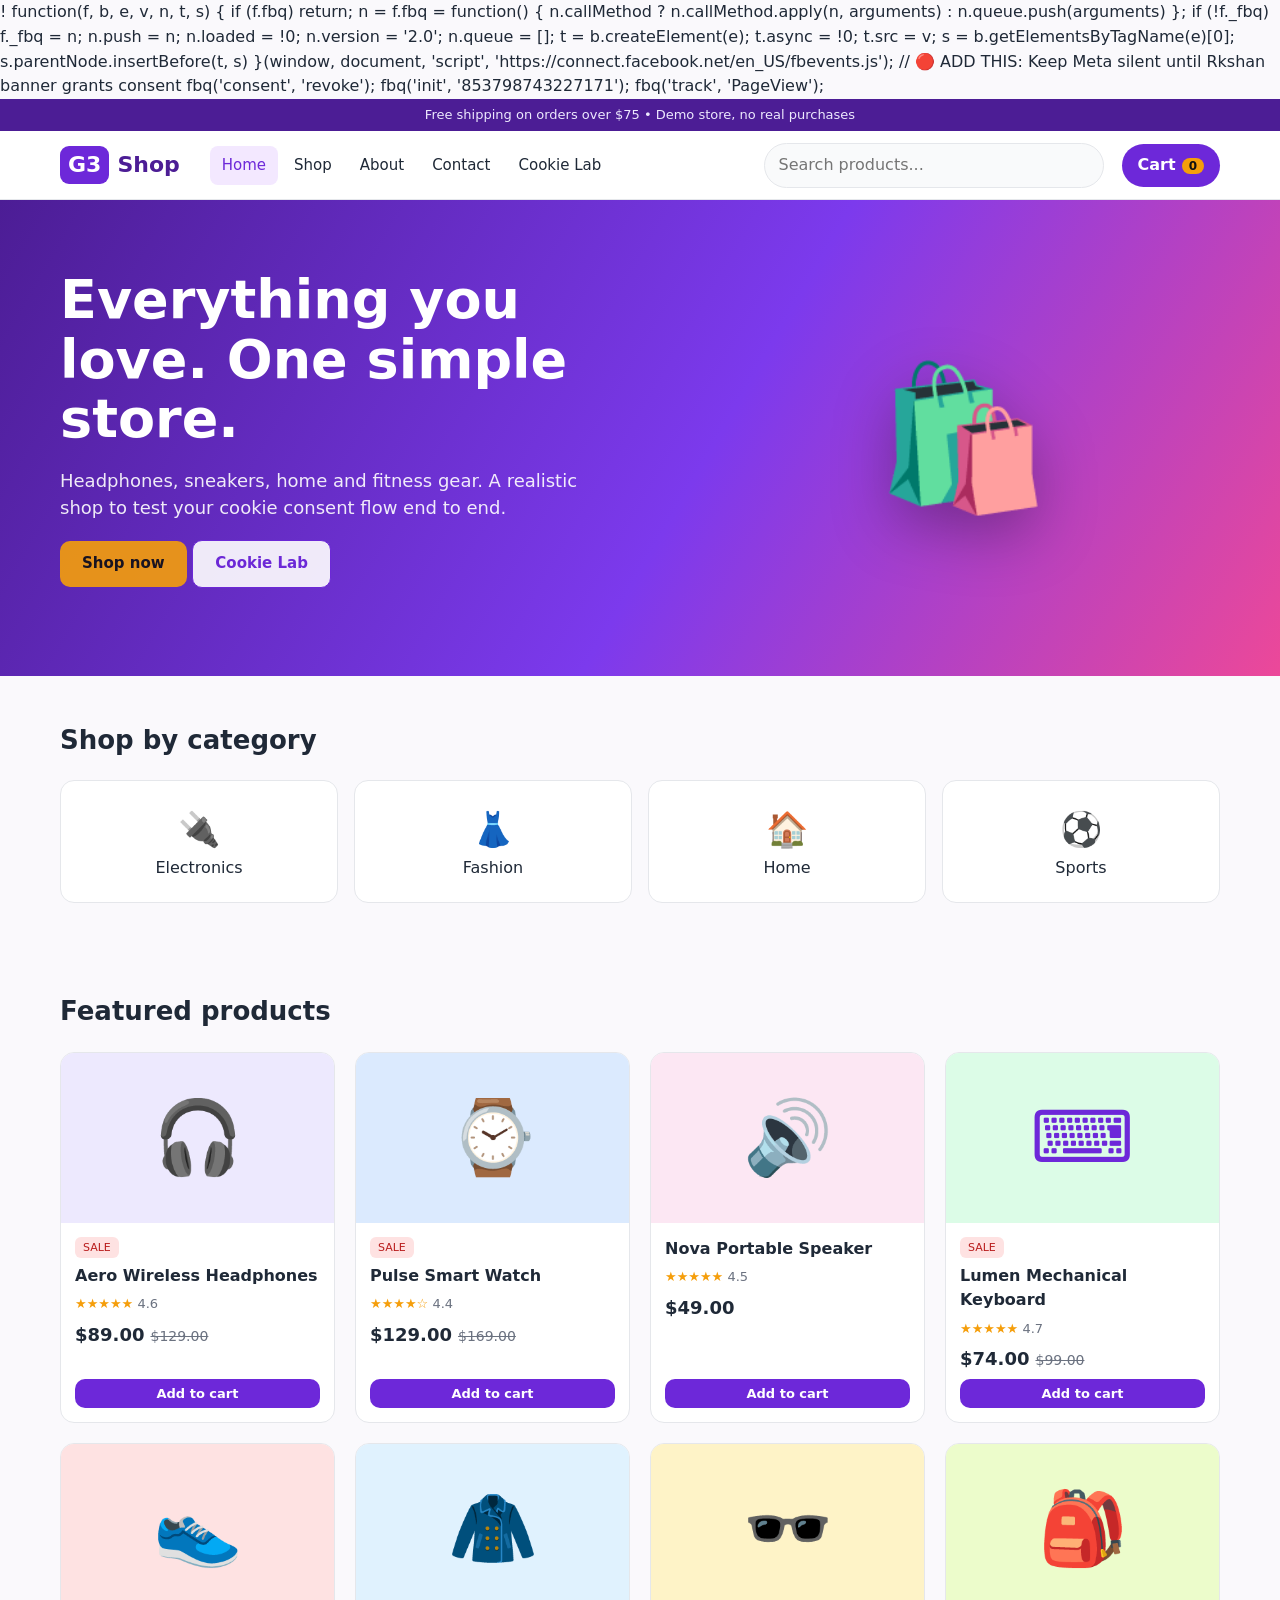
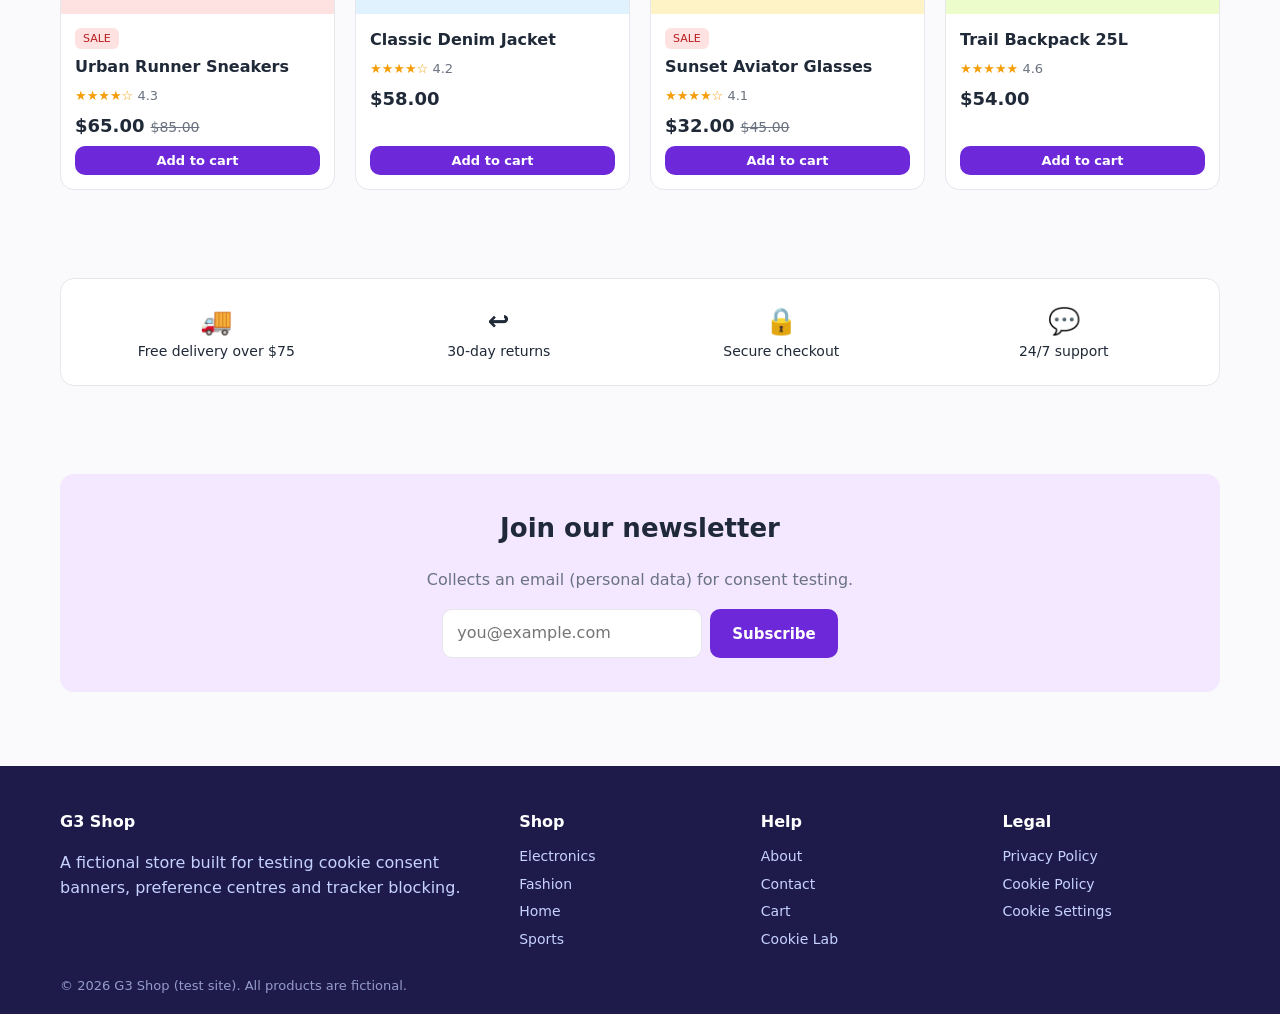
==== index.html @ cb41a1a9 "changes" ====
<!DOCTYPE html>
<html lang="en">
<head>
<meta charset="UTF-8">
<meta name="viewport" content="width=device-width, initial-scale=1">
 
  <title>Home | G3 Shop</title>
<meta
    name="description"
    content="G3 Shop - demo ecommerce store for testing cookie consent management."
>
<script>
window.dataLayer=window.dataLayer||[];function gtag(){dataLayer.push(arguments);}
gtag('consent','default',{ad_storage:'denied',ad_user_data:'denied',ad_personalization:'denied',analytics_storage:'denied',functionality_storage:'denied',personalization_storage:'denied',security_storage:'denied',region:['AT','BE','BG','HR','CY','CZ','DK','EE','FI','FR','DE','GR','HU','IE','IT','LV','LT','LU','MT','NL','PL','PT','RO','SK','SI','ES','SE','IS','LI','NO','GB','CH','IN','SA'],wait_for_update:500});
gtag('consent','default',{ad_storage:'denied',ad_user_data:'denied',ad_personalization:'denied',analytics_storage:'denied',functionality_storage:'denied',personalization_storage:'denied',security_storage:'denied',wait_for_update:500});
gtag('set','ads_data_redaction',true);
gtag('set','url_passthrough',true);
</script>

 
<script src="https://13-235-134-20.sslip.io/sdk/v1/pops.js" data-site-key="sk_TDEyyjoy1OvoufXdmKMWzPhvlYeN" data-edge="https://13-235-134-20.sslip.io" async></script>
  <!-- PrivacyOps ownership verification -->
   <meta name="privacyops-site-verification" content="pops-LKSuTy-DrsUxvCNk_5OerSXp_xBnuJsF">

<script async src="https://www.googletagmanager.com/gtm.js?id=GTM-55X5ZMLC"></script>

 <!-- Meta Pixel Code -->
    <!-- Meta Pixel Code -->
<script type="text/plain" data-pops-purpose="marketing"></script>
    ! function(f, b, e, v, n, t, s) {
        if (f.fbq) return;
        n = f.fbq = function() {
            n.callMethod ?
                n.callMethod.apply(n, arguments) : n.queue.push(arguments)
        };
        if (!f._fbq) f._fbq = n;
        n.push = n;
        n.loaded = !0;
        n.version = '2.0';
        n.queue = [];
        t = b.createElement(e);
        t.async = !0;
        t.src = v;
        s = b.getElementsByTagName(e)[0];
        s.parentNode.insertBefore(t, s)
    }(window, document, 'script',
        'https://connect.facebook.net/en_US/fbevents.js');
    // 🔴 ADD THIS: Keep Meta silent until Rkshan banner grants consent
    fbq('consent', 'revoke');
    fbq('init', '853798743227171');
    fbq('track', 'PageView');
</script>
  
    <!-- End Meta Pixel Code -->



 
 
  <link rel="canonical" href="https://g3cyberspace.com/">
<link rel="icon" type="image/svg+xml" href="img/favicon.svg">
<link rel="stylesheet" href="css/style.css">
</head>
<body data-page="home">
<div class="topbar">Free shipping on orders over $75 &bull; Demo store, no real purchases</div>
<header class="site"><div class="wrap bar">
<a class="brand" href="index.html"><i>G3</i> Shop</a>
<button class="burger" aria-label="Menu" onclick="document.body.classList.toggle('open')">&#9776;</button>
<nav class="nav"><a href="index.html" class="on">Home</a><a href="shop.html">Shop</a><a href="about.html">About</a><a href="contact.html">Contact</a><a href="cookie-test.html">Cookie Lab</a></nav>
<form class="search" id="hs"><input id="hq" placeholder="Search products..." aria-label="Search"></form>
<a class="cartlink" href="cart.html">Cart<span class="badge">0</span></a>
</div></header>
<main>
<section class="hero"><div class="wrap"><div><h1>Everything you love. One simple store.</h1><p>Headphones, sneakers, home and fitness gear. A realistic shop to test your cookie consent flow end to end.</p><p><a class="btn alt" href="shop.html">Shop now</a> <a class="btn out" href="cookie-test.html">Cookie Lab</a></p></div><div class="art">🛍️</div></div></section>
<section class="blk"><div class="wrap"><h2>Shop by category</h2><div class="cats" id="cats"></div></div></section>
<section class="blk"><div class="wrap"><h2>Featured products</h2><div class="grid" id="feat"></div></div></section>
<section class="blk"><div class="wrap"><div class="perks"><div><b>🚚</b>Free delivery over $75</div><div><b>↩️</b>30-day returns</div><div><b>🔒</b>Secure checkout</div><div><b>💬</b>24/7 support</div></div></div></section>
<section class="blk"><div class="wrap"><div class="news"><h2>Join our newsletter</h2><p class="mu">Collects an email (personal data) for consent testing.</p><form id="newsf"><input id="newse" type="email" required placeholder="you@example.com"><button class="btn">Subscribe</button></form></div></div></section>
</main>
<footer class="site"><div class="wrap">
<div class="fg">
<div><h4>G3 Shop</h4><p>A fictional store built for testing cookie consent banners, preference centres and tracker blocking.</p></div>
<div><h4>Shop</h4><a href="shop.html?cat=Electronics">Electronics</a><a href="shop.html?cat=Fashion">Fashion</a><a href="shop.html?cat=Home">Home</a><a href="shop.html?cat=Sports">Sports</a></div>
<div><h4>Help</h4><a href="about.html">About</a><a href="contact.html">Contact</a><a href="cart.html">Cart</a><a href="cookie-test.html">Cookie Lab</a></div>
<div><h4>Legal</h4><a href="privacy.html">Privacy Policy</a><a href="cookie-policy.html">Cookie Policy</a><a href="#" class="opencs">Cookie Settings</a></div>
</div><div class="cp">&copy; 2026 G3 Shop (test site). All products are fictional.</div></div></footer>
<div id="toast"></div>
<script src="js/data.js"></script>
<script src="js/app.js"></script>
</body>
</html>
---- css/style.css ----
:root{--p:#6d28d9;--p2:#4c1d95;--ac:#f59e0b;--bg:#faf9fc;--card:#fff;--tx:#1f2937;--mu:#6b7280;--ln:#e5e7eb;--ok:#059669;--r:14px}
*{box-sizing:border-box}body{margin:0;font-family:Inter,system-ui,Segoe UI,Roboto,Arial,sans-serif;background:var(--bg);color:var(--tx);line-height:1.55}
a{color:var(--p);text-decoration:none}a:hover{text-decoration:underline}img{max-width:100%}
.wrap{max-width:1200px;margin:0 auto;padding:0 20px}
.topbar{background:var(--p2);color:#ede9fe;font-size:13px;text-align:center;padding:6px 10px}
header.site{background:#fff;border-bottom:1px solid var(--ln);position:sticky;top:0;z-index:40}
.bar{display:flex;align-items:center;gap:18px;height:68px}
.brand{font-weight:800;font-size:22px;color:var(--p2);display:flex;gap:8px;align-items:center}.brand:hover{text-decoration:none}
.brand i{font-style:normal;background:var(--p);color:#fff;border-radius:9px;padding:2px 8px}
.nav{display:flex;gap:4px;margin-left:12px}.nav a{color:var(--tx);padding:8px 12px;border-radius:8px;font-size:15px}.nav a:hover,.nav a.on{background:#f3e8ff;color:var(--p);text-decoration:none}
.search{flex:1;max-width:340px;margin-left:auto}.search input{width:100%;padding:9px 14px;border:1px solid var(--ln);border-radius:99px;font:inherit;background:#f9fafb}
.cartlink{position:relative;background:var(--p);color:#fff;padding:9px 16px;border-radius:99px;font-weight:600}.cartlink:hover{text-decoration:none;background:var(--p2)}
.badge{background:var(--ac);color:#111;border-radius:99px;font-size:12px;padding:1px 7px;margin-left:6px}
.burger{display:none;border:1px solid var(--ln);background:#fff;border-radius:8px;font-size:20px;padding:4px 10px}
.hero{background:linear-gradient(120deg,#4c1d95,#7c3aed 55%,#ec4899);color:#fff;padding:70px 0}
.hero .wrap{display:grid;grid-template-columns:1.2fr 1fr;gap:30px;align-items:center}
.hero h1{font-size:clamp(32px,5vw,54px);line-height:1.1;margin:0 0 14px}.hero p{font-size:18px;opacity:.9;max-width:520px}
.hero .art{font-size:140px;text-align:center;filter:drop-shadow(0 20px 30px rgba(0,0,0,.3))}
.btn{display:inline-block;border:0;cursor:pointer;background:var(--p);color:#fff;padding:11px 22px;border-radius:10px;font-weight:600;font-size:15px;font-family:inherit}
.btn:hover{background:var(--p2);text-decoration:none}.btn.alt{background:var(--ac);color:#111}.btn.out{background:#fff;color:var(--p);border:1px solid var(--p)}.btn.sm{padding:7px 14px;font-size:13px}.btn.block{display:block;width:100%;text-align:center}
section.blk{padding:44px 0}.blk h2{margin:0 0 20px;font-size:26px}
.cats{display:grid;grid-template-columns:repeat(4,1fr);gap:16px}
.cat{background:#fff;border:1px solid var(--ln);border-radius:var(--r);padding:22px;text-align:center;color:var(--tx)}.cat:hover{box-shadow:0 8px 24px rgba(109,40,217,.12);text-decoration:none}.cat b{display:block;font-size:34px}
.grid{display:grid;grid-template-columns:repeat(4,1fr);gap:20px}
.pc{background:var(--card);border:1px solid var(--ln);border-radius:var(--r);overflow:hidden;display:flex;flex-direction:column;transition:.2s}
.pc:hover{transform:translateY(-3px);box-shadow:0 12px 28px rgba(0,0,0,.08)}
.pimg{height:170px;display:flex;align-items:center;justify-content:center;font-size:72px}
.pb{padding:14px;display:flex;flex-direction:column;gap:6px;flex:1}.pb h3{font-size:16px;margin:0}.pb h3 a{color:var(--tx)}
.stars{color:var(--ac);font-size:13px}.price{font-weight:700;font-size:18px}.price s{color:var(--mu);font-weight:400;font-size:14px;margin-left:6px}
.pb .btn{margin-top:auto}.tag{font-size:11px;background:#fee2e2;color:#b91c1c;border-radius:6px;padding:2px 8px;width:max-content}
.perks{display:grid;grid-template-columns:repeat(4,1fr);gap:16px;background:#fff;border:1px solid var(--ln);border-radius:var(--r);padding:22px}.perks div{text-align:center;font-size:14px}.perks b{display:block;font-size:26px}
.news{background:#f3e8ff;border-radius:var(--r);padding:34px;text-align:center}.news form{display:flex;gap:8px;justify-content:center;margin-top:12px}.news input{padding:11px 14px;border:1px solid var(--ln);border-radius:10px;min-width:260px;font:inherit}
.shop{display:grid;grid-template-columns:230px 1fr;gap:26px;padding:30px 0 50px}
.side{background:#fff;border:1px solid var(--ln);border-radius:var(--r);padding:18px;height:max-content}.side h4{margin:0 0 10px}.side label{display:block;padding:4px 0;font-size:14px;cursor:pointer}
.tools{display:flex;justify-content:space-between;align-items:center;margin-bottom:16px}.tools select{padding:8px;border-radius:8px;border:1px solid var(--ln);font:inherit}
.pd{display:grid;grid-template-columns:1fr 1fr;gap:34px;padding:34px 0}.pd .big{height:380px;border-radius:var(--r);display:flex;align-items:center;justify-content:center;font-size:170px}
.qty{display:inline-flex;border:1px solid var(--ln);border-radius:10px;overflow:hidden}.qty button{border:0;background:#f3f4f6;width:32px;cursor:pointer;font-size:16px}.qty span{width:36px;text-align:center;line-height:32px}
.cartgrid{display:grid;grid-template-columns:1.6fr 1fr;gap:24px;padding:30px 0 50px;align-items:start}
.box{background:#fff;border:1px solid var(--ln);border-radius:var(--r);padding:20px}
.ci{display:grid;grid-template-columns:70px 1fr auto auto;gap:14px;align-items:center;padding:12px 0;border-bottom:1px solid var(--ln)}.ci .t{font-size:38px;text-align:center;border-radius:10px;height:64px;line-height:64px}
.row{display:flex;justify-content:space-between;padding:6px 0}.row.tot{font-weight:800;font-size:19px;border-top:1px solid var(--ln);margin-top:8px;padding-top:12px}
.form label{display:block;font-size:13px;color:var(--mu);margin-bottom:12px}.form input,.form select,.form textarea{width:100%;margin-top:4px;padding:10px 12px;border:1px solid var(--ln);border-radius:10px;font:inherit}
.f2{display:grid;grid-template-columns:1fr 1fr;gap:12px}.chk{display:flex!important;gap:8px;align-items:center}.chk input{width:auto!important;margin:0!important}
.page{padding:36px 0 56px}.page h1{margin-top:0}.prose{max-width:820px}
table{width:100%;border-collapse:collapse;font-size:14px}th,td{text-align:left;padding:10px;border-bottom:1px solid var(--ln)}th{color:var(--mu)}
pre{background:#111827;color:#a7f3d0;border-radius:10px;padding:12px;font-size:12px;overflow:auto;max-height:240px;white-space:pre-wrap;word-break:break-all}
code{background:#f3f4f6;padding:2px 6px;border-radius:6px;font-size:12.5px}.mu{color:var(--mu)}.ok{color:var(--ok);font-weight:700}.g2{display:grid;grid-template-columns:1fr 1fr;gap:16px}.mt{margin-top:18px}
.embed{width:100%;height:230px;border:1px solid var(--ln);border-radius:12px;margin-top:10px}
footer.site{background:#1e1b4b;color:#c7d2fe;padding:44px 0 18px;margin-top:30px}.fg{display:grid;grid-template-columns:2fr 1fr 1fr 1fr;gap:24px}
footer.site a{display:block;color:#c7d2fe;padding:3px 0;font-size:14px}footer.site h4{color:#fff;margin:0 0 8px}.cp{margin-top:22px;font-size:13px;opacity:.7}
#toast{position:fixed;right:20px;bottom:20px;background:#111827;color:#fff;padding:12px 18px;border-radius:10px;opacity:0;transform:translateY(10px);transition:.25s;z-index:99;pointer-events:none}#toast.on{opacity:1;transform:none}
@media(max-width:900px){.grid,.cats,.perks{grid-template-columns:repeat(2,1fr)}.hero .wrap,.shop,.pd,.cartgrid,.g2{grid-template-columns:1fr}.fg{grid-template-columns:1fr 1fr}.burger{display:block}
.nav{display:none;position:absolute;top:68px;left:0;right:0;background:#fff;flex-direction:column;padding:10px;border-bottom:1px solid var(--ln);margin:0}.open .nav{display:flex}.search{display:none}.hero .art{font-size:90px}}
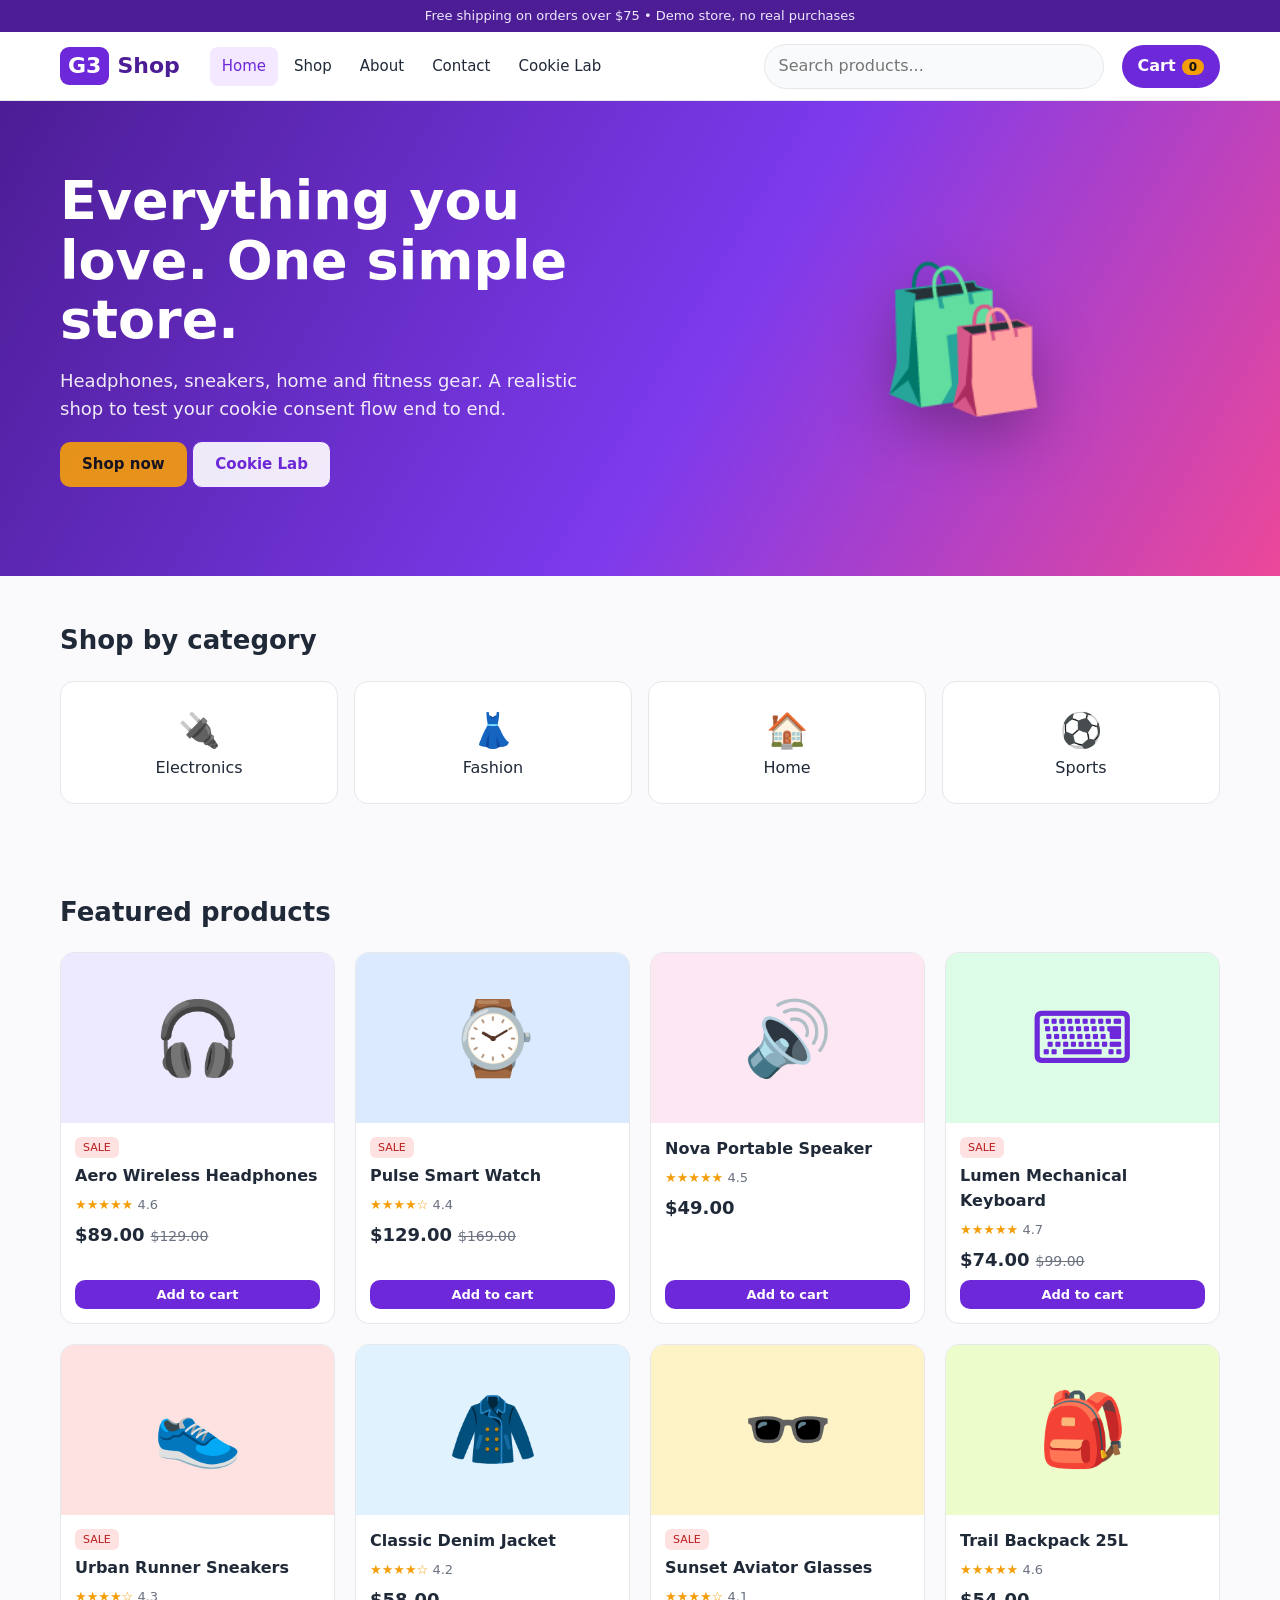
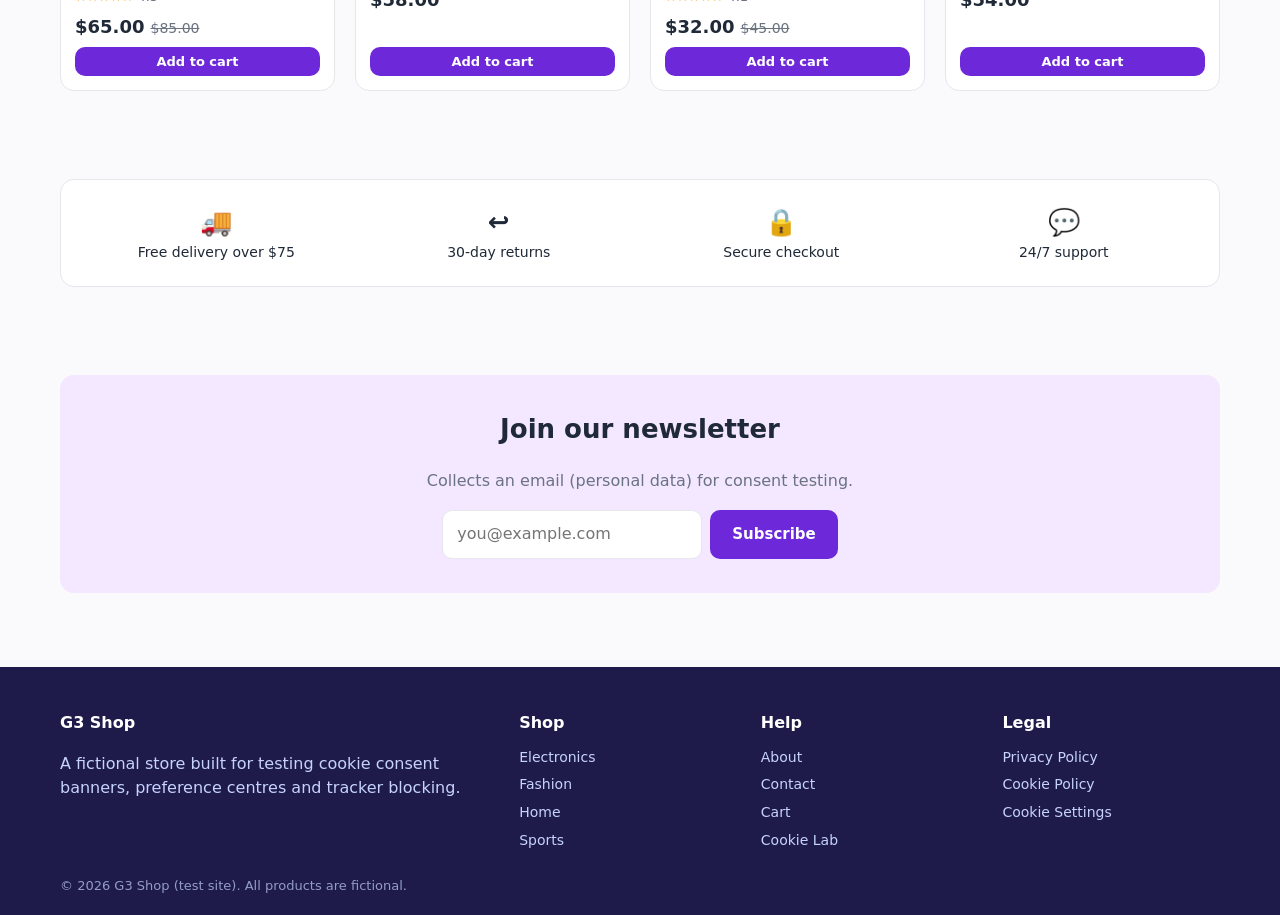
==== commit e168559e: "changes" ====
--- a/index.html
+++ b/index.html
@@ -26,7 +26,8 @@
 
  <!-- Meta Pixel Code -->
     <!-- Meta Pixel Code -->
-<script type="text/plain" data-pops-purpose="marketing"></script>
+<!-- Meta Pixel Code Gated by Rkshan -->
+<script type="text/plain" data-pops-purpose="marketing">
     ! function(f, b, e, v, n, t, s) {
         if (f.fbq) return;
         n = f.fbq = function() {
@@ -45,11 +46,10 @@
         s.parentNode.insertBefore(t, s)
     }(window, document, 'script',
         'https://connect.facebook.net/en_US/fbevents.js');
-    // 🔴 ADD THIS: Keep Meta silent until Rkshan banner grants consent
-    fbq('consent', 'revoke');
     fbq('init', '853798743227171');
     fbq('track', 'PageView');
 </script>
+<!-- End Meta Pixel Code -->
   
     <!-- End Meta Pixel Code -->
 
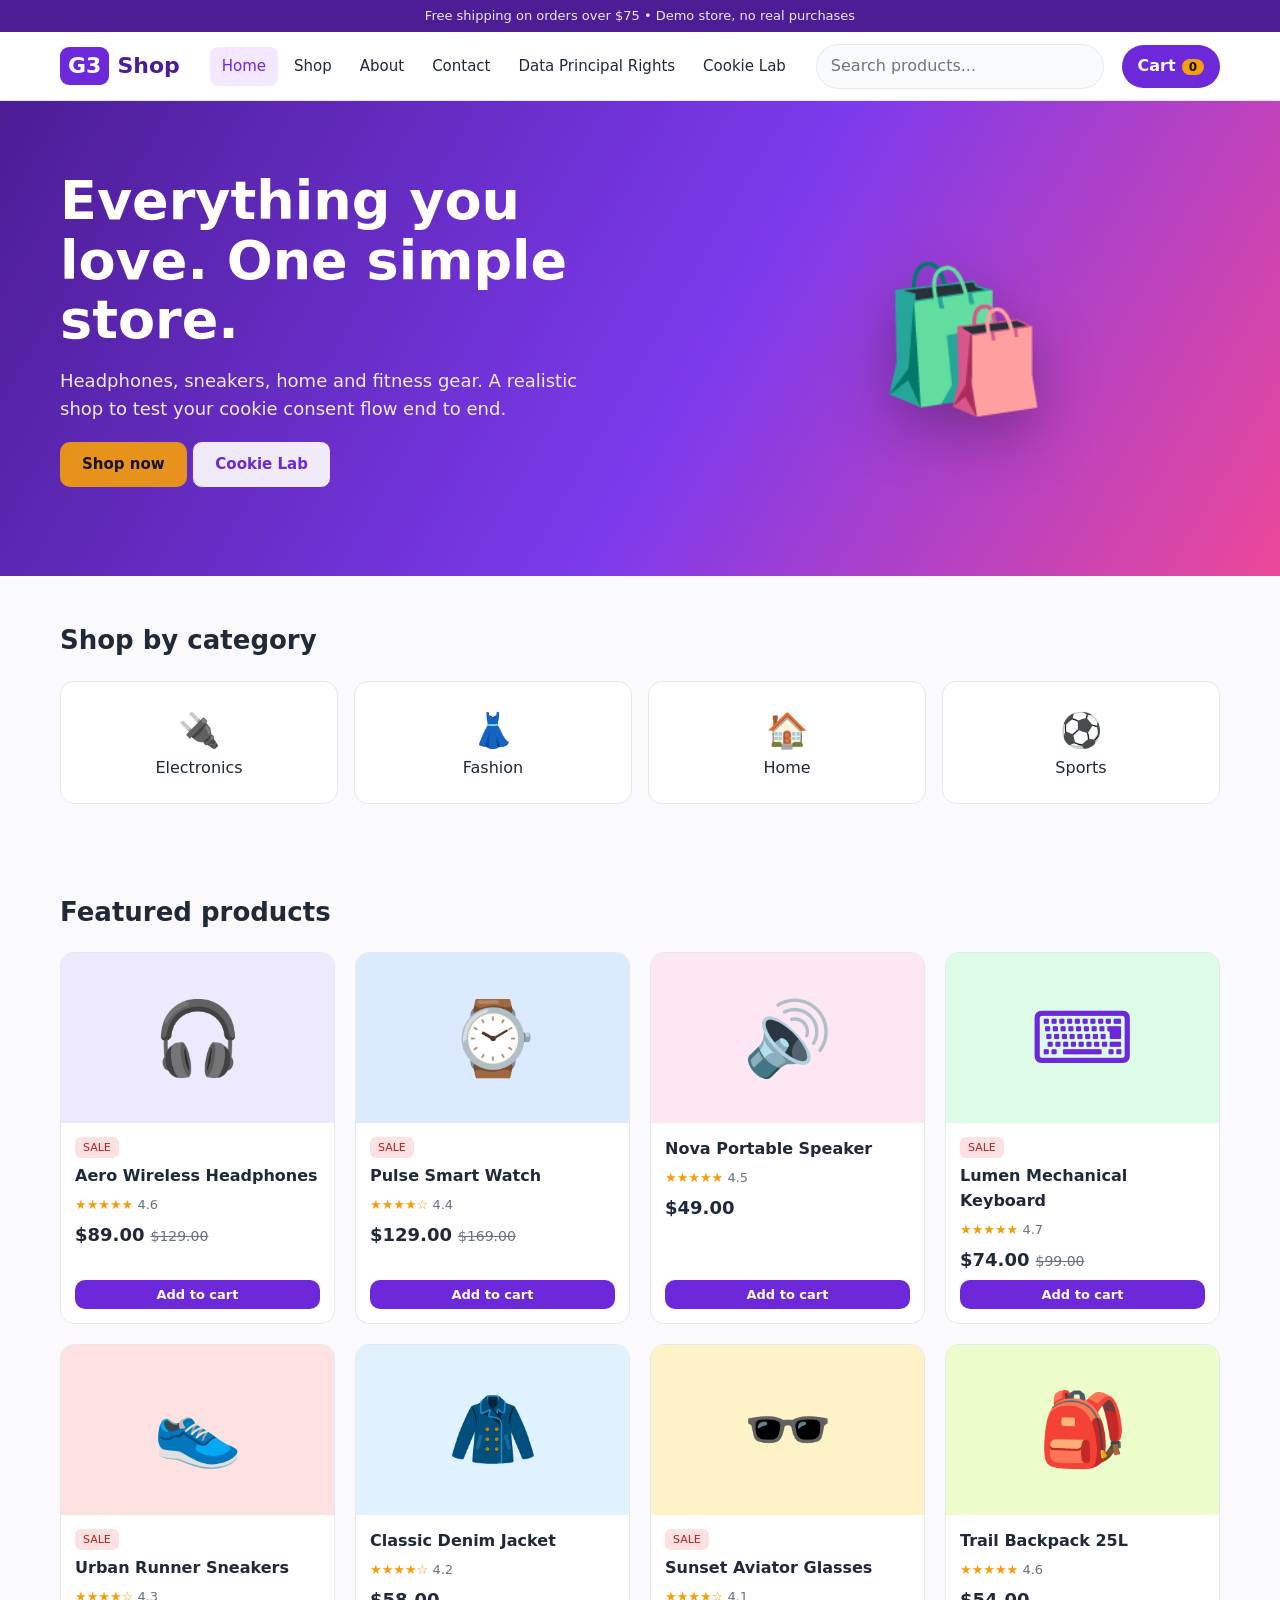
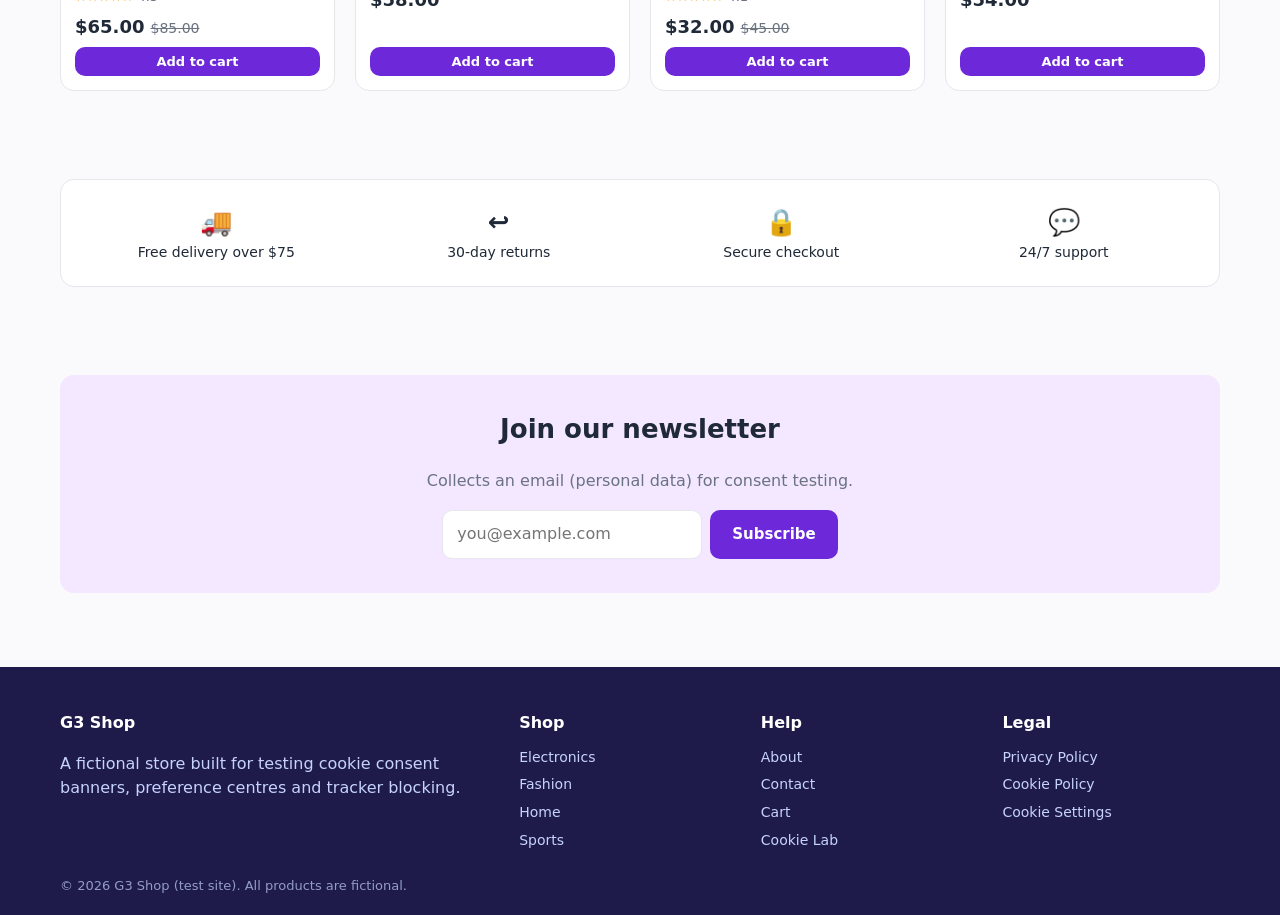
==== commit 707e687e: "changes" ====
--- a/index.html
+++ b/index.html
@@ -1,4 +1,4 @@
-<!DOCTYPE html>
+﻿<!DOCTYPE html>
 <html lang="en">
 <head>
 <meta charset="UTF-8">
@@ -9,50 +9,23 @@
     name="description"
     content="G3 Shop - demo ecommerce store for testing cookie consent management."
 >
+
+ 
+  <!-- PrivacyOps ownership verification -->
+   <meta name="privacyops-site-verification" content="pops-I2jhdUJSOzx7aCJjQw-eIzUHwba5ka1s">
+
 <script>
 window.dataLayer=window.dataLayer||[];function gtag(){dataLayer.push(arguments);}
 gtag('consent','default',{ad_storage:'denied',ad_user_data:'denied',ad_personalization:'denied',analytics_storage:'denied',functionality_storage:'denied',personalization_storage:'denied',security_storage:'denied',region:['AT','BE','BG','HR','CY','CZ','DK','EE','FI','FR','DE','GR','HU','IE','IT','LV','LT','LU','MT','NL','PL','PT','RO','SK','SI','ES','SE','IS','LI','NO','GB','CH','IN','SA'],wait_for_update:500});
 gtag('consent','default',{ad_storage:'denied',ad_user_data:'denied',ad_personalization:'denied',analytics_storage:'denied',functionality_storage:'denied',personalization_storage:'denied',security_storage:'denied',wait_for_update:500});
 gtag('set','ads_data_redaction',true);
-gtag('set','url_passthrough',true);
 </script>
+<script src="https://13-235-134-20.sslip.io/sdk/v1/pops.js" data-site-key="sk_w1ivcHWwXvYrWm5MBOZm30o37INK" data-edge="https://13-235-134-20.sslip.io" async></script>
 
- 
-<script src="https://13-235-134-20.sslip.io/sdk/v1/pops.js" data-site-key="sk_TDEyyjoy1OvoufXdmKMWzPhvlYeN" data-edge="https://13-235-134-20.sslip.io" async></script>
-  <!-- PrivacyOps ownership verification -->
-   <meta name="privacyops-site-verification" content="pops-LKSuTy-DrsUxvCNk_5OerSXp_xBnuJsF">
-
-<script async src="https://www.googletagmanager.com/gtm.js?id=GTM-55X5ZMLC"></script>
-
- <!-- Meta Pixel Code -->
-    <!-- Meta Pixel Code -->
-<!-- Meta Pixel Code Gated by Rkshan -->
-<script type="text/plain" data-pops-purpose="marketing">
-    ! function(f, b, e, v, n, t, s) {
-        if (f.fbq) return;
-        n = f.fbq = function() {
-            n.callMethod ?
-                n.callMethod.apply(n, arguments) : n.queue.push(arguments)
-        };
-        if (!f._fbq) f._fbq = n;
-        n.push = n;
-        n.loaded = !0;
-        n.version = '2.0';
-        n.queue = [];
-        t = b.createElement(e);
-        t.async = !0;
-        t.src = v;
-        s = b.getElementsByTagName(e)[0];
-        s.parentNode.insertBefore(t, s)
-    }(window, document, 'script',
-        'https://connect.facebook.net/en_US/fbevents.js');
-    fbq('init', '853798743227171');
-    fbq('track', 'PageView');
+  <script async src="https://www.googletagmanager.com/gtm.js?id=GTM-55X5ZMLC"></script>
+<script>
+  gtag('js', new Date());
 </script>
-<!-- End Meta Pixel Code -->
-  
-    <!-- End Meta Pixel Code -->
-
 
 
  
@@ -66,7 +39,7 @@
 <header class="site"><div class="wrap bar">
 <a class="brand" href="index.html"><i>G3</i> Shop</a>
 <button class="burger" aria-label="Menu" onclick="document.body.classList.toggle('open')">&#9776;</button>
-<nav class="nav"><a href="index.html" class="on">Home</a><a href="shop.html">Shop</a><a href="about.html">About</a><a href="contact.html">Contact</a><a href="cookie-test.html">Cookie Lab</a></nav>
+<nav class="nav"><a href="index.html" class="on">Home</a><a href="shop.html">Shop</a><a href="about.html">About</a><a href="contact.html">Contact</a><a href="data-principal-rights.html">Data Principal Rights</a><a href="cookie-test.html">Cookie Lab</a></nav>
 <form class="search" id="hs"><input id="hq" placeholder="Search products..." aria-label="Search"></form>
 <a class="cartlink" href="cart.html">Cart<span class="badge">0</span></a>
 </div></header>
